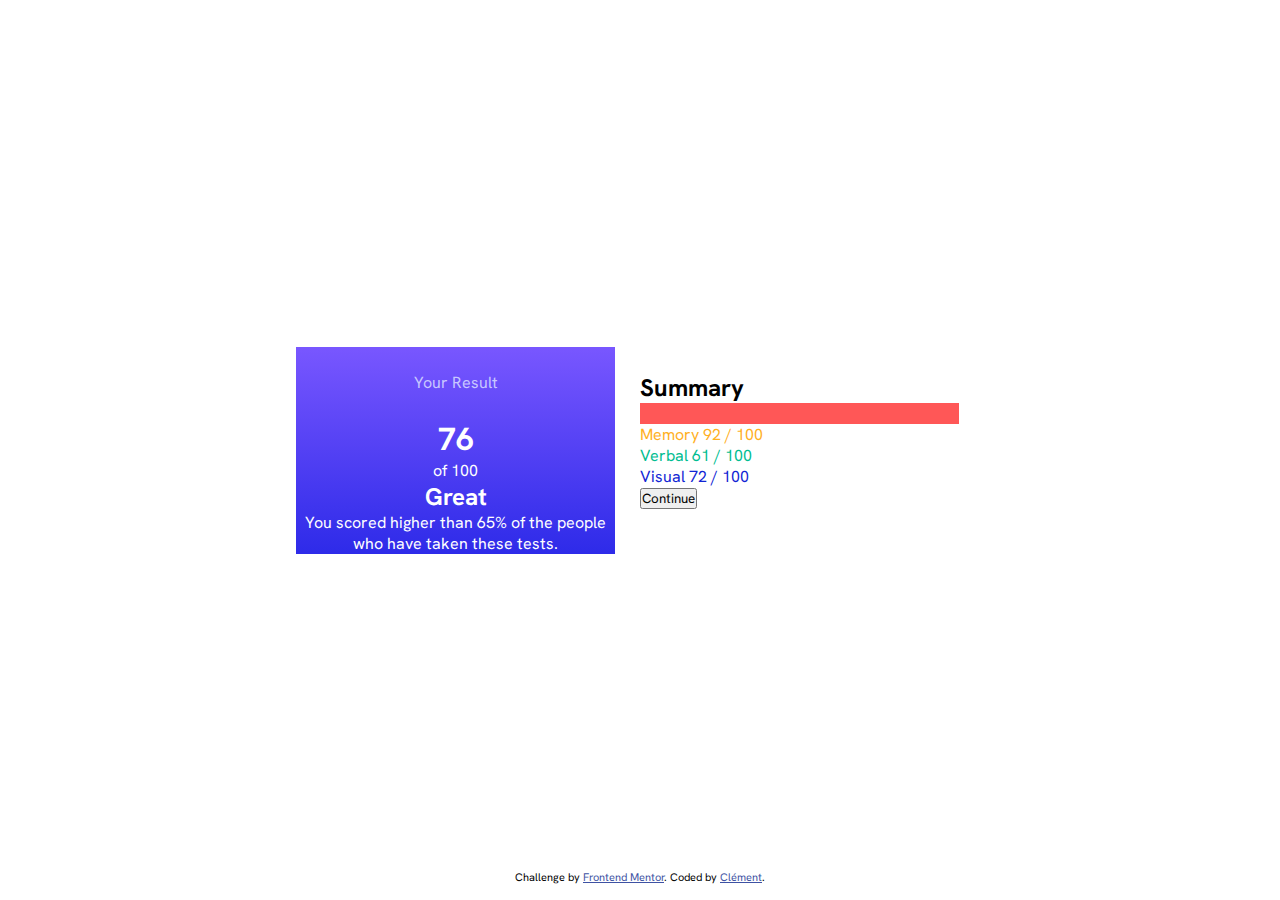
==== results-summary-component/index.html @ 87dd5ee1 "Structure and style" ====
<!DOCTYPE html>
<html lang="en">

<head>
	<meta charset="UTF-8" />
	<meta name="viewport" content="width=device-width, initial-scale=1.0" />
	<!-- displays site properly based on user's device -->

	<link rel="icon" type="image/png" sizes="32x32" href="./assets/favicon-32x32.png" />
	<link rel="stylesheet" href="./style.css" />

	<title>Frontend Mentor | Results summary component</title>
</head>

<body>
	<main id="container">
		<div id="left_board">
			<p id="left_result">Your Result</p>

			<div id="left_score">
				<h1>76</h1>
				<p>of 100</p>
			</div>

			<h2>Great</h2>
			<p>You scored higher than 65% of the people who have taken these tests.</p>
		</div>

		<div id="right_board">
			<h2>Summary</h2>

			<div id="right_reaction">
				<p>Reaction <span>80</span> / 100</p>
			</div>
			<div id="right_memory">
				<p>Memory <span>92</span> / 100</p>
			</div>
			<div id="right_verbal">
				<p>Verbal <span>61</span> / 100</p>
			</div>
			<div id="right_visual">
				<p>Visual <span>72</span> / 100</p>
			</div>

			<button>Continue</button>
		</div>
	</main>

	<footer id="attribution">
		Challenge by <a href="https://www.frontendmentor.io?ref=challenge" target="_blank">Frontend Mentor</a>.
		Coded by <a href="https://github.com/clement-jny">Clément</a>.
	</footer>
</body>

</html>
---- results-summary-component/style.css ----
/* Import font */
@import url('https://fonts.googleapis.com/css2?family=Hanken+Grotesk:wght@500;700;800&display=swap');

:root {
	/* Primary color */
	--lightRed: hsl(0, 100%, 67%);
	--orangeyYellow: hsl(39, 100%, 56%);
	--greenTeal: hsl(166, 100%, 37%);
	--cobaltBlue: hsl(234, 85%, 45%);

	/* Grandients color */
	--lightSlateBlue: hsl(252, 100%, 67%); /*background*/
	--lightRoyalBlue: hsl(241, 81%, 54%); /*background*/
	--violetBlue: hsla(256, 72%, 46%, 1); /*circle*/
	--persianBlue: hsla(241, 72%, 46%, 0); /*circle*/

	/* Neutral color */
	--white: hsl(0, 0%, 100%);
	--paleBlue: hsl(221, 100%, 96%);
	--lightLavender: hsl(241, 100%, 89%);
	--darkGrayBlue: hsl(224, 30%, 27%);
}

* {
	margin: 0;
	padding: 0;
	box-sizing: border-box;
	font-family: 'Hanken Grotesk', sans-serif;
}

body {
	height: 100vh;
	display: flex;
	justify-content: center;
	align-items: center;
}


#container {
	display: flex;
	flex-direction: row;
}


#container #left_board {
	width: 50%;
	color: var(--white);
	text-align: center;
	background: linear-gradient(var(--lightSlateBlue), var(--lightRoyalBlue));
}

#container #left_board #left_result {
	color: var(--lightLavender);
	margin: 25px;
}

#container #left_board #left_score {
	border-radius: 50%;
	box-shadow: inset 10px 5px var(--lightSlateBlue) inset 10px 5px var(--lightRoyalBlue);
}





#container #right_board {
	width: 50%;
	margin: 25px;
}

#container #right_reaction {
	background-color: var(--lightRed);
	color: var(--lightRed);
}

#container #right_memory {
	color: var(--orangeyYellow);
}

#container #right_verbal {
	color: var(--greenTeal);
}

#container #right_visual {
	color: var(--cobaltBlue);
}


#attribution {
	position: absolute;
	bottom: 0;
	margin-bottom: 1rem;
	font-size: 11px;
	text-align: center;
}

#attribution a {
	color: hsl(228, 45%, 44%);
}
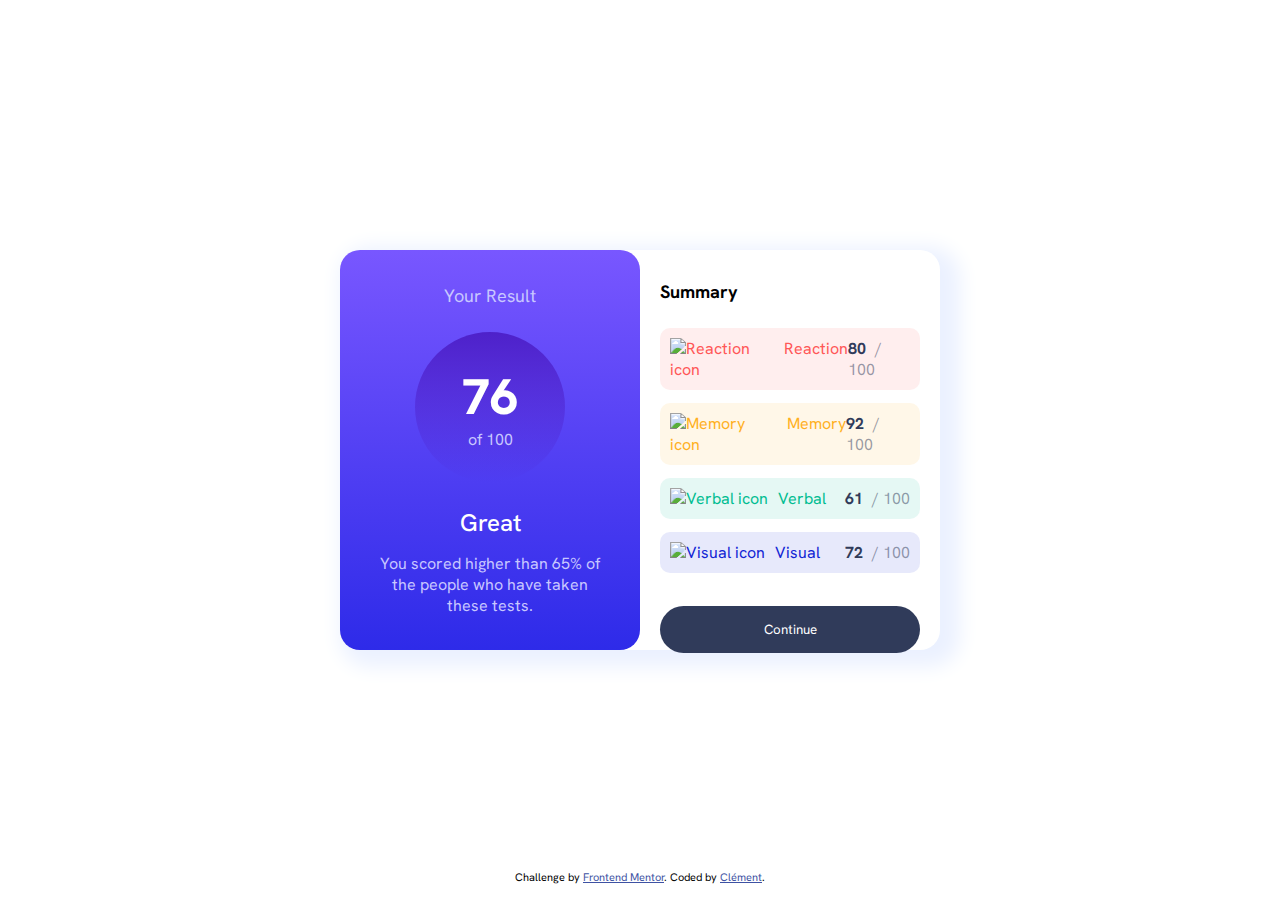
==== commit 1f402325: "Styling left & right board" ====
--- a/results-summary-component/index.html
+++ b/results-summary-component/index.html
@@ -13,40 +13,46 @@
 </head>
 
 <body>
-	<main id="container">
-		<div id="left_board">
-			<p id="left_result">Your Result</p>
+	<main class="container">
+		<div class="container__left-board">
+			<p class="left-board__result">Your Result</p>
 
-			<div id="left_score">
+			<div class="left-board__score">
 				<h1>76</h1>
 				<p>of 100</p>
 			</div>
 
-			<h2>Great</h2>
-			<p>You scored higher than 65% of the people who have taken these tests.</p>
+			<div class="left-board__text">
+				<h2>Great</h2>
+				<p>You scored higher than 65% of the people who have taken these tests.</p>
+			</div>
 		</div>
 
-		<div id="right_board">
-			<h2>Summary</h2>
+		<div class="container__right-board">
+			<p class="right-board__summary">Summary</p>
 
-			<div id="right_reaction">
-				<p>Reaction <span>80</span> / 100</p>
+			<div class="right-board__item right-board__reaction">
+				<p class="reaction__text"><img src="./assets/icon-reaction.svg" alt="Reaction icon" /> Reaction</p>
+				<p class="reaction__score"><span>80</span> / 100</p>
 			</div>
-			<div id="right_memory">
-				<p>Memory <span>92</span> / 100</p>
+			<div class="right-board__item right-board__memory">
+				<p class="memory__text"><img src="./assets/icon-memory.svg" alt="Memory icon" /> Memory</p>
+				<p class="memory__score"><span>92</span> / 100</p>
 			</div>
-			<div id="right_verbal">
-				<p>Verbal <span>61</span> / 100</p>
+			<div class="right-board__item right-board__verbal">
+				<p class="verbal__text"><img src="./assets/icon-verbal.svg" alt="Verbal icon" /> Verbal</p>
+				<p class="verbal__score"><span>61</span> / 100</p>
 			</div>
-			<div id="right_visual">
-				<p>Visual <span>72</span> / 100</p>
+			<div class="right-board__item right-board__visual">
+				<p class="visual__text"><img src="./assets/icon-visual.svg" alt="Visual icon" /> Visual</p>
+				<p class="visual__score"><span>72</span> / 100</p>
 			</div>
 
 			<button>Continue</button>
 		</div>
 	</main>
 
-	<footer id="attribution">
+	<footer class="attribution">
 		Challenge by <a href="https://www.frontendmentor.io?ref=challenge" target="_blank">Frontend Mentor</a>.
 		Coded by <a href="https://github.com/clement-jny">Clément</a>.
 	</footer>
--- a/results-summary-component/style.css
+++ b/results-summary-component/style.css
@@ -3,22 +3,22 @@
 
 :root {
 	/* Primary color */
-	--lightRed: hsl(0, 100%, 67%);
-	--orangeyYellow: hsl(39, 100%, 56%);
-	--greenTeal: hsl(166, 100%, 37%);
-	--cobaltBlue: hsl(234, 85%, 45%);
+	--lightRed: hsl(0, 100%, 67%); /* Reaction - back & color */
+	--orangeyYellow: hsl(39, 100%, 56%); /* Memory - back & color */
+	--greenTeal: hsl(166, 100%, 37%); /* Verbal - back & color */
+	--cobaltBlue: hsl(234, 85%, 45%); /* Visual - back & color */
 
 	/* Grandients color */
-	--lightSlateBlue: hsl(252, 100%, 67%); /*background*/
-	--lightRoyalBlue: hsl(241, 81%, 54%); /*background*/
-	--violetBlue: hsla(256, 72%, 46%, 1); /*circle*/
-	--persianBlue: hsla(241, 72%, 46%, 0); /*circle*/
+	--lightSlateBlue: hsl(252, 100%, 67%); /* Left back gradient */
+	--lightRoyalBlue: hsl(241, 81%, 54%); /* Left back gradient */
+	--violetBlue: hsla(256, 72%, 46%, 1); /* Left back circle gradient */
+	--persianBlue: hsla(241, 72%, 46%, 0); /* Left back circle gradient */
 
 	/* Neutral color */
-	--white: hsl(0, 0%, 100%);
-	--paleBlue: hsl(221, 100%, 96%);
-	--lightLavender: hsl(241, 100%, 89%);
-	--darkGrayBlue: hsl(224, 30%, 27%);
+	--white: hsl(0, 0%, 100%); /* Global & right back */
+	--paleBlue: hsl(221, 100%, 96%); /* Shadow */
+	--lightLavender: hsl(241, 100%, 89%); /* Some text left board */
+	--darkGrayBlue: hsl(224, 30%, 27%); /* Score & button right board */
 }
 
 * {
@@ -33,67 +33,189 @@
 	display: flex;
 	justify-content: center;
 	align-items: center;
-}
-
-
-#container {
+	background-color: var(--white);
+}
+
+
+.container {
 	display: flex;
 	flex-direction: row;
-}
-
-
-#container #left_board {
+	background-color: var(--white);
+	height: 400px;
+	width: 600px;
+	border-radius: 20px;
+	box-shadow: 10px 7px 20px 10px var(--paleBlue);
+}
+
+
+/* Left board */
+.container__left-board {
 	width: 50%;
 	color: var(--white);
+	border-radius: 20px;
 	text-align: center;
 	background: linear-gradient(var(--lightSlateBlue), var(--lightRoyalBlue));
-}
-
-#container #left_board #left_result {
+	display: flex;
+	justify-content: center;
+	align-items: center;
+	flex-direction: column;
+	gap: 15px;
+}
+
+.container__left-board .left-board__result {
 	color: var(--lightLavender);
-	margin: 25px;
-}
-
-#container #left_board #left_score {
-	border-radius: 50%;
-	box-shadow: inset 10px 5px var(--lightSlateBlue) inset 10px 5px var(--lightRoyalBlue);
-}
-
-
-
-
-
-#container #right_board {
+	font-size: 18px;
+	margin-bottom: 10px;
+}
+
+.container__left-board .left-board__score {
+	background: linear-gradient(var(--violetBlue), var(--persianBlue));
+	height: 150px;
+	width: 150px;
+	border-radius: 100%;
+	display: flex;
+	justify-content: center;
+	align-items: center;
+	flex-direction: column;
+}
+.container__left-board .left-board__score h1 {
+	font-size: 50px;
+	font-weight: 800;
+}
+.container__left-board .left-board__score p {
+	color: var(--lightLavender);
+}
+
+.container__left-board .left-board__text {
+	width: 225px;
+	margin-top: 10px;
+}
+.container__left-board .left-board__text h2 {
+	margin-bottom: 15px;
+	font-weight: 500;
+}
+.container__left-board .left-board__text p {
+	color: var(--lightLavender);
+}
+
+
+/* Right board */
+.container__right-board {
 	width: 50%;
-	margin: 25px;
-}
-
-#container #right_reaction {
-	background-color: var(--lightRed);
+	padding: 20px;
+	display: flex;
+	flex-direction: column;
+}
+.container__right-board .right-board__summary {
+	font-size: 18px;
+	font-weight: 700;
+	margin-top: 10px;
+	margin-bottom: 25px;
+}
+
+.container__right-board .right-board__item {
+	padding: 10px;
+	margin-bottom: 13px;
+	border-radius: 10px;
+	display: flex;
+	justify-content: space-between;
+	align-items: center;
+}
+
+/* .right-board__item p {
+	color: var(--darkGrayBlue);
+} */
+
+.container__right-board .right-board__reaction {
+	background-color: hsla(0, 100%, 67%, 0.1);
 	color: var(--lightRed);
 }
-
-#container #right_memory {
+.container__right-board .right-board__reaction .reaction__text {
+	display: flex;
+	gap: 10px;
+}
+.container__right-board .right-board__reaction .reaction__score {
+	color: hsla(224, 30%, 27%, 0.5)
+}
+.container__right-board .right-board__reaction .reaction__score span {
+	color: var(--darkGrayBlue);
+	font-weight: 700;
+	margin-right: 5px;
+}
+
+.container__right-board .right-board__memory {
+	background-color: hsla(39, 100%, 56%, 0.1);
 	color: var(--orangeyYellow);
 }
-
-#container #right_verbal {
+.container__right-board .right-board__memory .memory__text {
+	display: flex;
+	gap: 10px;
+}
+.container__right-board .right-board__memory .memory__score {
+	color: hsla(224, 30%, 27%, 0.5)
+}
+.container__right-board .right-board__memory .memory__score span {
+	color: var(--darkGrayBlue);
+	font-weight: 700;
+	margin-right: 5px;
+}
+
+.container__right-board .right-board__verbal {
+	background-color: hsla(166, 100%, 37%, 0.1);
 	color: var(--greenTeal);
 }
-
-#container #right_visual {
+.container__right-board .right-board__verbal .verbal__text {
+	display: flex;
+	gap: 10px;
+}
+.container__right-board .right-board__verbal .verbal__score {
+	color: hsla(224, 30%, 27%, 0.5)
+}
+.container__right-board .right-board__verbal .verbal__score span {
+	color: var(--darkGrayBlue);
+	font-weight: 700;
+	margin-right: 5px;
+}
+
+.container__right-board .right-board__visual {
+	background-color: hsla(234, 85%, 45%, 0.1);
 	color: var(--cobaltBlue);
 }
-
-
-#attribution {
+.container__right-board .right-board__visual .visual__text {
+	display: flex;
+	gap: 10px;
+}
+.container__right-board .right-board__visual .visual__score {
+	color: hsla(224, 30%, 27%, 0.5)
+}
+.container__right-board .right-board__visual .visual__score span {
+	color: var(--darkGrayBlue);
+	font-weight: 700;
+	margin-right: 5px;
+}
+
+
+.container__right-board button {
+	color: var(--white);
+	margin-top: 20px;
+	padding: 15px;
+	border: none;
+	border-radius: 30px;
+	background-color: var(--darkGrayBlue)
+}
+.container__right-board button:hover {
+	cursor: pointer;
+	background: linear-gradient(var(--lightSlateBlue), var(--lightRoyalBlue));
+}
+
+
+.attribution {
 	position: absolute;
 	bottom: 0;
 	margin-bottom: 1rem;
 	font-size: 11px;
 	text-align: center;
 }
-
-#attribution a {
+.attribution a {
 	color: hsl(228, 45%, 44%);
 }